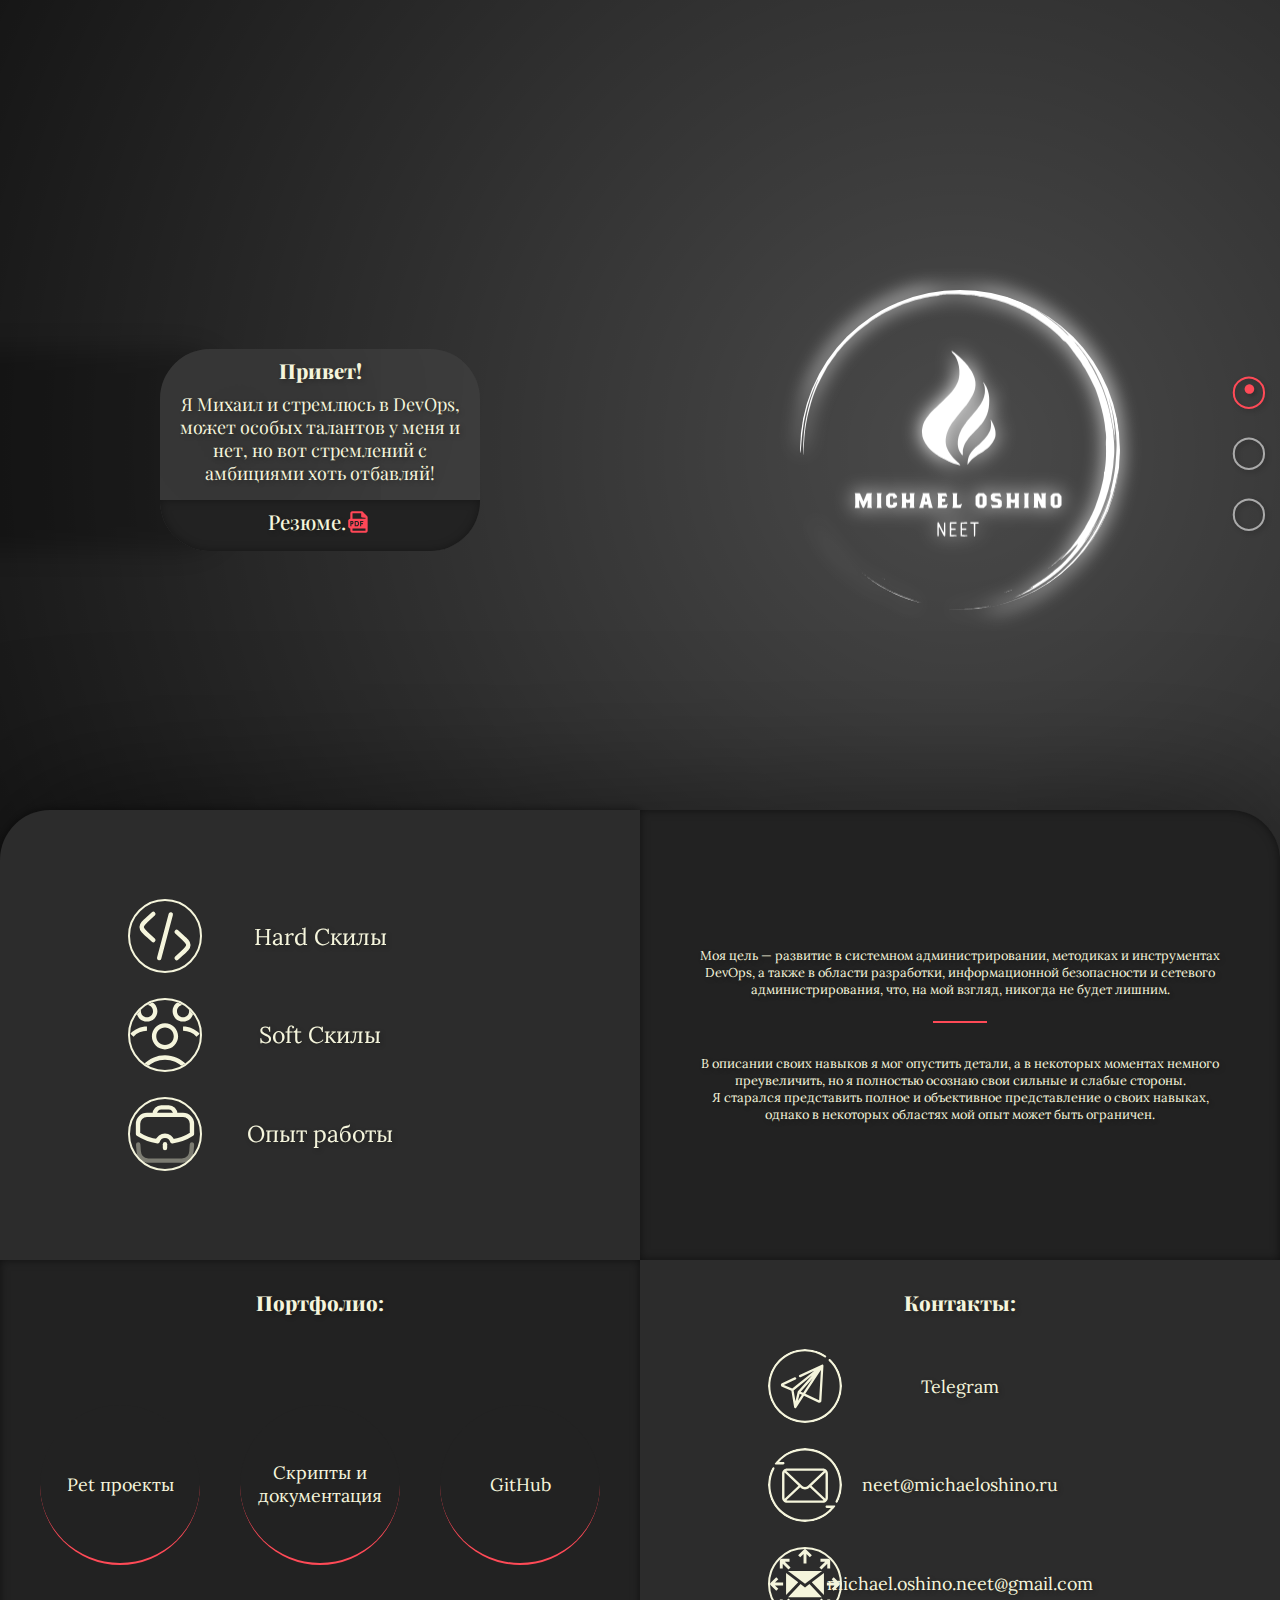
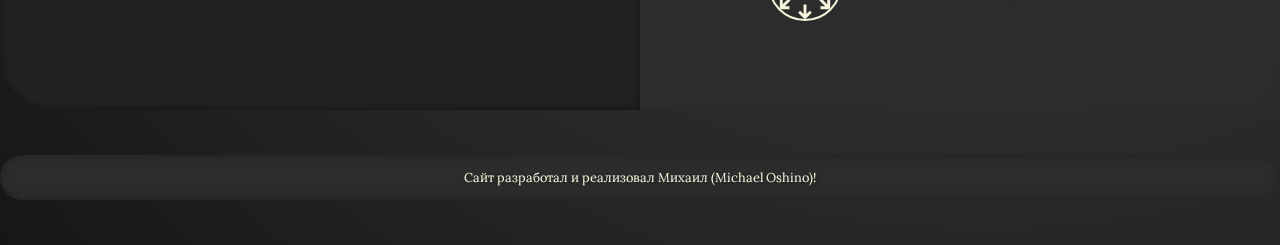
==== index.html @ d489416c "Initial commit" ====
<!-- Оставь надежду, всяк сюда входящий! -->
<!DOCTYPE html>
<html lang="ru">
<head>
    <meta charset="UTF-8">
    <meta name="viewport" content="width=device-width, initial-scale=1, maximum-scale=1, user-scalable=no">

    <title>Майкл Ошино Портфолио</title>
    <meta name="description" content="Cайт об амбициозном и начинающем специалисте в DevOps. Данный сайт был создан как моё резюме и портфолио, информация актуальна на 99%...">
    <meta name="keywords" content="Linux, DevOps, michaeloshino, michael oshino, oshino, DevOps портфолио, резюме, системный администратор, технологии, IT специалист">
    <meta name="author" content="Michael Oshino">

    <meta property="og:title" content="Майкл Ошино Портфолио">
    <meta property="og:description" content="Сайт об амбициозном и начинающем специалисте в DevOps.">
    <meta property="og:image" content="assets/images/logo_white.svg">
    <meta property="og:url" content="https://michaeloshino.ru">
    <meta property="og:type" content="website">

    <meta name="google-site-verification" content="JPQcC-rNvq7uH-u7NpxWFqAc6RtodpXi84KjxZ0OoV4" />
    
    <link href="assets/images/logo_white.svg" rel="icon">
    <link rel="stylesheet" href="assets/css/styles.css">
</head>
<body>
     <!-- Навигация -->
    <div class="nav-bar">
        <a href="#intro" class="nav-link">◯</a>
        <a href="#about" class="nav-link">◯</a>
        <a href="#portfolio_contact" class="nav-link">◯</a>
    </div>
    <!-- Приветсвие -->
    <section id="intro">
        <div class="container_left">
                <div class="hello">
                <h1>Привет!</h1>
                <h2>Я Михаил и стремлюсь в DevOps, может особых талантов у меня и нет, но вот стремлений c амбициями хоть отбавляй!</h2>
                <h3><a href="assets/download/Резюме.pdf" target="_blank">Резюме.<img src="assets/images/pdf_icon_red.svg" alt='Скачать портфолио'></a></h3>
            </div>
        </div>
        <div class="container_right">
            <div class="eye">
               <div class="background"></div>
            </div>
        </div>
    </section>

    <!-- Обо мне и моих навыках -->
    <section id="about"> 
        <div class="container_left">
            <div class="accordion-title" onclick="toggleContent('content1')"><img src="assets/images/hard.svg" alt='Скачать портфолио'><span>Hard Скилы</span></div>
            <div class="accordion-title" onclick="toggleContent('content2')"><img src="assets/images/soft.svg" alt='Скачать портфолио'><span>Soft Скилы</span></div>
            <div class="accordion-title" onclick="toggleContent('content3')"><img src="assets/images/jobs.svg" alt='Скачать портфолио'><span>Опыт работы</span></div>
        </div>
        <div class="container_right">
            <p>Моя цель — развитие в системном администрировании, методиках и инструментах DevOps, а также в области разработки, информационной безопасности и сетевого администрирования, что, на мой взгляд, никогда не будет лишним.
                <div style="border-bottom: 2px solid #ff4a57; width: 10%; height: 10px; margin: 15px 0;"></div>
                </br>В описании своих навыков я мог опустить детали, а в некоторых моментах немного преувеличить, но я полностью осознаю свои сильные и слабые стороны. 
                </br>Я старался представить полное и объективное представление о своих навыках, однако в некоторых областях мой опыт может быть ограничен.
            </p> 
            <div id="content1" class="accordion-content">
            <p>
            <b>Linux:</b> Общий опыт работы с Linux на уровне настройки и администрирования серверов: <br>
            &nbsp;&nbsp;• Мониторинг состояния системы: htop, top, atop, ps, df, du, free; <br>
            &nbsp;&nbsp;• Настройка автозапуска и управление сервисами с помощью systemctl; <br>
            &nbsp;&nbsp;• Анализ системных и логов приложений в /var/log и journalctl; <br>
            &nbsp;&nbsp;• Создание задач в cron; <br>
            &nbsp;&nbsp;• Установка ПО (например, nginx) из репозиториев и создание конфигураций для работы веб-сайтов; <br>
            &nbsp;&nbsp;• Работа с правами: chown, chmod. <br>

            <br><b>Docker и контейнеризация:</b> Опыт работы с Docker, Docker Compose и Dockerfile для развертывания приложений: <br>
            &nbsp;&nbsp;• Cоздание и управление контейнерами; <br>
            &nbsp;&nbsp;• Работа с Docker Compose; <br>
            &nbsp;&nbsp;• Создание контейнеров через Dockerfile. <br>

            <br><b>DNS и сетевые технологии:</b> Понимание работы DNS, настройки записей, принципов работы сети: <br>
            &nbsp;&nbsp;• Настройка DNS-записей (A, AAAA, SPF, DKIM, TXT, NS и других);<br>
            &nbsp;&nbsp;• Проверка работы доменов;<br>
            &nbsp;&nbsp;• Понимание TCP/IP и модели OSI.<br>

            <br><b>Сетевые инструменты:</b> Опыт диагностики сетевых проблем и анализа сетевого трафика: <br>
            &nbsp;&nbsp;• dig, whois, mtr, ping, ss, ip, tcpdump, curl, wget: использование для диагностики сетевых проблем и отслеживания активности.<br>

            <br><b>SSL-сертификаты:</b> Выпуск и настройка SSL-сертификатов для защиты веб-сайтов: <br>
            &nbsp;&nbsp;• Выпуск SSL-сертификатов через certbot;<br>
            &nbsp;&nbsp;• Настройка HTTPS на веб-серверах (nginx, apache).<br>

            <br><b>Скрипты и автоматизация:</b> Опыт написания скриптов для облегчения жизни: <br>
            &nbsp;&nbsp;• Написание скриптов на bash.
        </p>
            </div>
            <div id="content2" class="accordion-content">
            <p>
                <b>Критическое и аналитическое мышление:</b> умею анализировать и объективно оценивать информацию/ситуацию, выявляю те или иные стороны решений и нахожу альтернативы, при необходимости. <br>
                <br><b>Быстрая обучаемость:</b> достаточно быстро усваиваю новую информацию и адаптируюсь к изменениям. <br>
                <br><b>Общительность:</b> дружелюбный, позитивный, общительный, разносторонний. <br>
                <br><b>Стрессоустойчивость:</b> эффективно работаю в условиях высокой нагрузки и коротких сроков. <br>
            </p>
            </div>
            <div id="content3" class="accordion-content">
            <p>
                <b><a href="https://timeweb.cloud/" target="_blank">Timeweb Cloud</a>:</b> Оператор информационной поддержки: </br>
                &nbsp;&nbsp;• Работа с клиентскими VDS/VPS, проверка работоспособности сервера и выявление проблем; <br>
                &nbsp;&nbsp;• Выпуск и установка SSL сертификатов для веб-серверов nginx, apache и в редких случаях на windows server через IIS и openserver; <br>
                &nbsp;&nbsp;• Установка ПО по запросу, в основном: ispmanager, fastpanel, vestacp, hestiacp, imunify, wg-easy и работа с ними; <br>
                &nbsp;&nbsp;• Проверка работоспособности домена, проверка его DNS и т.д.; <br>
                &nbsp;&nbsp;• Настройка почты через панели веб-сервера (ispmanager, fastpanel и т.д.), указание почтовых DNS и проверка работы почты;<br>
                &nbsp;&nbsp;• Установка и настройка nginx в качестве реверс прокси, к примеру для docker контейнера или node приложения; <br>
                &nbsp;&nbsp;• Так же консультация по услугам компании (VDS/VPS, DBaaS, FWaaS, K8s, VPN, т.д.) и работы с ними. <br>

                <br><b><a href="https://www.at-home.ru/" target="_blank">Эт-Хоум</a> и <a href="https://skynet.ru/" target="_blank">Скайнет</a>:</b> первая линия поддержки:<br>
                &nbsp;&nbsp;• Консультация клиентов по договору, услугам компании и подключенным услугам клиента; <br>
                &nbsp;&nbsp;• Проверка работоспособности сети и эскалация на техническую поддержку.
            </p>
            </div>
        </div>
    </section>

    <!-- Портфолио и контакты -->
    <section id="portfolio_contact">
        <div class="container_left">
                <h1>Портфолио:</h1>
                <button onclick="showModal('modal1')">Pet проекты</button>
                <div id="modal1" class="modal">
                    <div class="modal-content">
                        <span class="close" onclick="hideModal('modal1')">&times;</span>
                        <div class="text">
                            <div id="this-site" class="header">Данный сайт</div>
                            <p>
                                
                            </p>

                            <div id="personal-services" class="header">Личные сервисы</div>
                            <p>

                            </p>

                            <div id="side-project" class="header">Side проект</div>
                            <p>

                            </p>
                        </div>
                        <div class="modal-menu">
                            <a href="#this-site">Данный сайт</a> </br>
                            <a href="#personal-services">Личные сервисы</a> </br>
                            <a href="#side-project">Side проект</a> </br>
                        </div>
                    </div>
                </div>
                <!-- Добавить больше проектов по необходимости -->
                                <button onclick="showModal('modal2')">Скрипты и документация</button>
                <div id="modal2" class="modal">
                    <div class="modal-content">
                        <span class="close" onclick="hideModal('modal2')">&times;</span>
                        <div class="text">
                            <div id="scrips" class="header">Скрипты</div>
                            <p>
                            </p>

                            <div id="doc" class="header">Документация</div>
                            <p>

                            </p>
                        </div>
                        <div class="modal-menu">
                            <a href="#scrips">Скрипты</a> </br>
                            <a href="#doc">Документация</a> </br>
                        </div>
                    </div>
                </div>
                <button><a href="https://github.com/MichaelOshino" target="_blank">GitHub</a></button>
        </div>
        <div class="container_right">
            <h1>Контакты:</h1>
            <div class="contact-title"><a href="https://t.me/MichaelOshino" target="_blank"><img src="assets/images/telegram.svg" alt='Скачать портфолио'><span>Telegram</span></a></div>
            <div class="contact-title"><a href="mailto:neet@michaeloshino.ru" draggable="false" target="_blank"><img src="assets/images/mail.svg" alt='Скачать портфолио'><span>neet@michaeloshino.ru</span></a></div>
            <div class="contact-title"><a href="mailto:michael.oshino.neet@gmail.com" draggable="false" target="_blank"><img src="assets/images/mail1.svg" alt='Скачать портфолио'><span>michael.oshino.neet@gmail.com</span></a></div>
            
            
        </div>
    </section>

    <!-- Футер -->
    <footer>
        <p>Сайт разработал и реализовал <a href="https://github.com/MichaelOshino" target="_blank">Михаил (Michael Oshino)</a>!</p>
    </footer>

<script src="assets/js/logo_move.js"></script>
<script src="assets/js/modal.js"></script>
<script src="assets/js/spoiler.js"></script>
<script src="assets/js/menu.js"></script>
<script src="assets/js/blur.js"></script>
 <!-- <script src="assets/js/scroll.js"></script> -->


</body>
</html>
---- assets/css/styles.css ----
/* шрифты */
@import url('https://fonts.googleapis.com/css2?family=Playfair+Display:ital,wght@0,400..900;1,400..900&family=Lora:ital,wght@0,400..700;1,400..700&family=Merriweather:ital,wght@0,300;0,400;0,700;0,900;1,300;1,400;1,700;1,900&display=swap');

/* Общие стили */
* {
    margin: 0;
    padding: 0;
    box-sizing: border-box;
    scrollbar-width: thin; 
    scrollbar-color: #444 #222; 
}

/* Скролл для Webkit */
*::-webkit-scrollbar {
    width: 8px;
    height: 8px;
}

*::-webkit-scrollbar-thumb {
    background-color: #444;
    border-radius: 10px;
}

*::-webkit-scrollbar-track {
    background-color: #222;
    border-radius: 10px;
}

::selection {
    background-color: #ff4757;
    color: #fff;
}

::-moz-selection {
    background-color: #ff4757;
    color: #fff;
}

html {
    scroll-behavior: smooth;
}

.no-scroll {
    overflow: hidden;
}

body {
    font-family: 'Lora', serif;
    color: #f5f5dc;
    overflow-x: hidden;
    text-shadow: 2px 2px 5px rgba(0, 0, 0, 0.25);
    background: radial-gradient(circle at 77% 50%, rgba(0, 0, 0, 0) 0%, rgba(0, 0, 0, 0.7) 100%), rgb(74, 74, 74);
}

/* Заголовки */
h1 {
    font-family: 'Playfair Display', serif;
    font-weight: 800;
    font-size: 1.6vw;
} 

h2, h3, h4 {
    font-family: 'Playfair Display', serif;
    font-weight: 400;
}

/* Общие блоки */
section {
    text-align: center;
}

a {
    color: #f5f5dc;
    text-decoration: none;
    transition: color 0.3s;
}

a:hover {
    color:  #ff4a57;
}

/* навигация */
.nav-bar {
    position: fixed;
    top: 50%;
    right: 1vw;
    transform: translateY(-50%);
    display: flex;
    flex-direction: column;
    z-index: 10;
}

.nav-link {
    margin: 10px 0;
    color: #aaa;
    font-size: 2rem;
    text-decoration: none;
    transition: color 0.3s;
}

.nav-link:hover,
.nav-link.active {
    color: #ff4a57;
}

.nav-link::before {
    content: '•';
    position: relative;
    top: 50%;
    left: 50%;
    opacity: 0;
}

.nav-link.active::before {
    opacity: 1;
}

/* Секции */
#intro {
    height: 100vh;
    width: 100vw;
    background: radial-gradient(circle at 75% 50%, rgba(0, 0, 0, 0) 0%, rgba(0, 0, 0, 0.7) 100%), rgb(74, 74, 74);
    position: sticky;
    top: 0;
}

.container_left {
    position: relative;
    float: left;
    width: 50%;
    height: 100%;
    display: flex;
    flex-direction: column;
    align-items: center;
    justify-content: center;
}

.container_right {
    position: relative;
    float: right;
    width: 50%;
    height: 100%;
    display: flex;
    justify-content: center;
    align-items: center;
}

/* Блок .hello */
.hello {
    width: 25vw;
    height: 25wh;
    background-color: #444444;
    border-radius: 50px;
    box-shadow: inset 250px 0 250px rgba(0, 0, 0, 0.25),
                -250px 0 25px rgba(0, 0, 0, 0.25);
    display: flex;
    flex-direction: column;
    align-items: center;
    justify-content: center;
}

.hello h1 {
    padding: 2.5%;
    border-radius: 50px 50px 0 0;
    width: 100%;
    color: #f5f5dc;
}

.hello h2 {
    padding: 0 5% 5%;
    width: 100%;
    color: #f5f5dc;
    font-weight: 400;
    font-size: 1.4vw;
}

.hello h3 {
    box-shadow: inset 0 0 10px rgba(0, 0, 0, 0.35);
    background-color: #222222;
    padding: 2.5% 0 5%;
    border-radius: 0 0 50px 50px;
    width: 100%;
    color: rgb(74, 74, 74);
    font-size: 1.6vw;
    display: inline;
    font-weight: 500;
}

.hello h3 img {
    vertical-align: bottom;
    width: 2.05vw;
}

/* Глазок */
.eye {
    position: relative;
    width: 50%;
    aspect-ratio: 1 / 1;
    border-radius: 50%;
    margin: 25%;
}

.background {
    position: absolute;
    pointer-events: auto;
    border-radius: 50%;
    width: 100%;
    aspect-ratio: 1 / 1;
    background-image: url('../images/logo_white.svg');
    background-size: cover;
    background-position: center;
    transition: transform 0.075s ease;
    top: 50%;
    left: 50%;
    transform: translate(-50%, -50%);
    animation: float 3s ease-in-out infinite;
}

.background::before {
    content: '';
    position: absolute;
    top: 0;
    left: 0;
    right: 0;
    bottom: 0;
    background: inherit;
    filter: blur(10px);
    z-index: -1;
    pointer-events: none;
}

@keyframes float {
    0%, 100% {
        transform: translate(-50%, -50%);
    }
    50% {
        transform: translate(-50%, -60%);
    }
}

.eye::before {
    content: "";
    position: absolute;
    top: 0;
    left: 0;
    right: 0;
    bottom: 0;
    border-radius: 50%;
    pointer-events: none;
    z-index: 3;
}

/* Секция #about */
#about {
    height: 50vh;
    position: relative;
    top: -10vh;
    box-shadow: 0 0 150px rgba(0, 0, 0, 0.55);
    border-radius: 50px 50px 0 0;
}

#about .container_left {
    background-color: #2c2c2c;
    border-radius: 50px 0 0 0;
    box-shadow: 0 0 10px rgba(0, 0, 0, 0.5);
    padding: 6% 0;
    display: flex;
    flex-direction: column;
    justify-content: space-around;
    align-items: center;
}

/* Объединённый блок для #about .container_right */
#about .container_right {
    background-color: #222222;
    border-radius: 0 50px 0 0;
    display: flex;
    flex-direction: column;
    align-items: center;
    justify-content: center;
    box-shadow: inset 0 0 10px rgba(0, 0, 0, 0.5);
    padding: 50px;
    font-size: 1vw;
    font-weight: 400;
    position: relative;
}

.accordion-title {
    /* background-color: #444; */
    height: 25%;
    width: 30vw;
    font-size: 1.8vw;
    font-weight: 400;
    font-family: 'Lora', serif;
    cursor: pointer;
    border-radius: 50px;
    /* transition: background-color 0.5s;
    animation: shake 2s ease-in-out infinite; */
    /* box-shadow: 0 0 10px rgba(0, 0, 0, 0.25); */
    display: flex;
    justify-content: center;
    align-items: center;
    position: relative;
    z-index: 0;
}


.accordion-title::before {
    content: "";
    position: absolute;
    top: 0;
    right: 0;
    bottom: 0;
    left: 0;
    background-color: #ff4a57;
    z-index: -1;
    -webkit-mask-image: linear-gradient(to right, black 0%, black 100%);
    mask-image: linear-gradient(to right, black 0%, black 100%);
    -webkit-mask-size: 0% 100%;
    mask-size: 0% 100%;
    -webkit-mask-repeat: no-repeat;
    mask-repeat: no-repeat;
    border-radius: 50px;
    transition: -webkit-mask-size 0.25s linear, mask-size 0.25s linear;
    z-index: -1;
    animation: mask-idle 3s ease-in-out infinite alternate;

}

.accordion-title:hover::before {
    -webkit-mask-size: 100% 100%;
    mask-size: 100% 100%;
    border-radius: 50px;
    animation: mask-hover 0.25s linear forwards;
}


.accordion-title span {
    flex-grow: 1; /* Заполняет оставшееся пространство */
    text-align: center; /* Выравнивает текст по центру */
    align-items: center; /* Центрируем текст по вертикали */
    display: flex;
    justify-content: center;
    height: 100%;
    width: 100%;
    border-radius: 50px;
    
}

.accordion-title img {
    position: absolute;
    height: 100%;
    padding: 0;
    margin: 0;
    left: 0;
    display: block;
    border-radius: 50px;
    z-index: 10;
    border: 2px solid #f5f5dc;
}

@keyframes mask-idle {
    0% {
        -webkit-mask-size: 0% 100%;
        mask-size: 0% 100%;
    }
    50% {
        -webkit-mask-size: 5% 100%;
        mask-size: 5% 100%;
    }
    100% {
        -webkit-mask-size: 0% 100%;
        mask-size: 0% 100%;
    }
}

@keyframes mask-hover {
    0% {
        -webkit-mask-size: 0% 100%;
        mask-size: 0% 100%;
    }
    100% {
        -webkit-mask-size: 100% 100%;
        mask-size: 100% 100%;
    }
}
/* @keyframes shake {
    0% {
        transform: rotate(1.5deg);
    }
    50% {
        transform: rotate(-1.5deg);
    }
    100% {
        transform: rotate(1.5deg);
    }
} */

/* .accordion-title:hover {
    animation-play-state: paused;
    outline: 2px solid #ff4a57;
    box-shadow: 0 0 10px rgba(255, 74, 87, 0.25);
} */

.accordion-title.active {
    background-color: #ff4a57;
    animation-play-state: paused;
    box-shadow: 0 0 10px rgba(255, 74, 87, 0.25);
}

.accordion-content {
    display: none;
    font-size: 1vw;
    font-weight: 400;
    padding: 25px 50px 50px 25px;
    background-color: #222;
    height: 100%;
    width: 100%;
    border-radius: 0 50px 0 0;
    overflow-y: auto;
    text-align: left;
    position: absolute;
    direction: rtl;
    unicode-bidi: bidi-override;
}

.accordion-content p {
    direction: ltr !important;
}

/* Секция #portfolio_contact */
#portfolio_contact {
    height: 50vh;
    position: relative;
    top: -10vh;
}

#portfolio_contact .container_left {
    background-color: #222222;
    border-radius: 0 0 0 50px;
    box-shadow: inset 0 0 10px rgba(0, 0, 0, 0.5);
    z-index: 5;
    display: flex;
    flex-direction: row;
    justify-content: space-evenly;
    align-items: center;
    padding: 6.5% 0;
}

#portfolio_contact .container_left h1 {
    font-size: 1.6vw;
    position: absolute;
    top: 0;
    margin-top: 4.5%;
}

button {
    border: none;
    font-size: 1.4vw;
    font-weight: 400;
    font-family: 'Lora', serif;
    background-color: #222;
    height: 12.5vw;
    width: 12.5vw;
    border-radius: 100%;
    transition: background-color 0.5s;
    color: #f5f5dc;
    cursor: pointer;
    border-bottom: 2px solid #ff4a57;
    position: relative;
    z-index: 0;
}

button::before {
    content: "";
    position: absolute;
    top: 0;
    right: 0;
    bottom: 0;
    left: 0;
    background-color: #ff4a57;
    z-index: -1;
    -webkit-mask-image: linear-gradient(to top, black 0%, black 100%);
    mask-image: linear-gradient(to top, black 0%, black 100%);
    -webkit-mask-size: 100% 0%;
    mask-size: 100% 0%;
    -webkit-mask-repeat: no-repeat;
    mask-repeat: no-repeat;
    -webkit-mask-position: bottom;
    mask-position: bottom;
    border-radius: 100%;
    transition: -webkit-mask-size 0.25s linear, mask-size 0.25s linear;
    animation: mask-idle2 3s ease-in-out infinite alternate;
}

button:hover::before {
    -webkit-mask-size: 100% 100%;
    mask-size: 100% 100%;
    border-radius: 100%;
    animation: mask-hover2 0.25s linear forwards;
}

@keyframes mask-idle2 {
    0% {
        -webkit-mask-size: 0% 100%;
        mask-size: 100% 0%;
    }
    50% {
        -webkit-mask-size: 5% 100%;
        mask-size: 100% 5%;
    }
    100% {
        -webkit-mask-size: 0% 100%;
        mask-size: 100% 0%;
    }
}

@keyframes mask-hover2 {
    0% {
        -webkit-mask-size: 0% 100%;
        mask-size: 100% 0%;
    }
    100% {
        -webkit-mask-size: 100% 100%;
        mask-size: 100% 100%;
    }
}


button a {
    display: flex;
    justify-content: center;
    align-items: center;
    width: 100%;
    height: 100%;
    border-radius: 100%;
}

button a:hover {
    color: #f5f5dc;
}

/* Модальные окна */
.modal {
    display: none;
    position: fixed;
    z-index: 1;
    left: 0;
    top: 0;
    width: 100%;
    height: 100%;
    background-color: rgba(0, 0, 0, 0.8);
    animation: fadeIn 0.3s ease-out;
    backdrop-filter: blur(10px);
}

@keyframes fadeIn {
    0% { opacity: 0; }
    100% { opacity: 1; }
}

.modal-content {
    background-color: #353535;
    margin: 0 auto;
    padding-left: 5%;
    width: 80vw;
    height: 100vh;
    transform: translateY(100vh);
    animation: slideUp 0.3s ease-out forwards;
    padding-bottom: 20%;
    font-size: 1.1vw;
    border-radius: 25px 25px 0 0;
    position: relative;
}

@keyframes slideUp {
    0% { transform: translateY(100vh); }
    100% { transform: translateY(0); }
}

.modal-content .text .header {
    width: 100%;
    text-align: center;
    padding: 5% 0 1.5% 0;
    font-size: 1.4vw;
}

.modal-content .text {
    width: 78.5%;
    position: absolute;
    height: 100%;
    overflow: auto;
    padding-right: 1%;
    scroll-behavior: smooth;
    padding-bottom: 33%;
}

.modal-content .text p {
    text-align: left;
}

.modal-menu {
    width: 15.25%;
    position: absolute;
    right: 0;
    overflow-wrap: break-word;
    padding: 1.5% 0.75%;
    height: 100%;
    text-align: center;
    background-color: #2c2c2c;
    border-radius: 0 25px 0 0;
    box-shadow: inset 0 0 10px rgba(0, 0, 0, 0.5);
}

.modal-menu a {
    display: block;
    font-size: 1vw;
    font-weight: 400;
    font-family: 'Lora', serif;
    margin-bottom: -7.5%;
    opacity: 0.85;
}

.close {
    color: #ff4a57;
    font-size: 2.2em;
    float: right;
    cursor: pointer;
    position: absolute;
    top: 0;
    right: -2.5%;
    z-index: 15; 
    opacity: 0.5;
}


/* Секция контактов внутри #portfolio_contact */
#portfolio_contact .container_right {
    background-color: #2c2c2c;
    border-radius: 0 0 50px 0;
    display: flex;
    flex-direction: column;
    justify-content: space-around;
    align-items: center;
    padding: 6% 0;
    /* box-shadow: inset 0 0 10px rgba(0, 0, 0, 0.5); */

}

#portfolio_contact .container_right h1 {
    font-size: 1.6vw;
    position: absolute;
    top: 0;
    margin-top: 4.5%;
}

#portfolio_contact .container_right .contact-title {
    font-size: 1.8vw;
    font-weight: 400;
    font-family: 'Lora', serif;
    height: 25%;
    width: 30vw;
    border-radius: 50px;
    position: relative;
    outline: 2px solid transparent;
    z-index: 1;
}

#portfolio_contact .container_right .contact-title::before {
    content: "";
    position: absolute;
    top: 0;
    right: 0;
    bottom: 0;
    left: 0;
    background-color: #ff4a57;
    z-index: -1;
    -webkit-mask-image: linear-gradient(to right, black 0%, black 100%);
    mask-image: linear-gradient(to right, black 0%, black 100%);
    -webkit-mask-size: 0% 100%;
    mask-size: 0% 100%;
    -webkit-mask-repeat: no-repeat;
    mask-repeat: no-repeat;
    border-radius: 50px;
    transition: -webkit-mask-size 0.25s linear, mask-size 0.25s linear;
    animation: mask-idle 3s ease-in-out infinite alternate;
}

#portfolio_contact .container_right .contact-title:hover::before {
    -webkit-mask-size: 100% 100%;
    mask-size: 100% 100%;
    border-radius: 50px;
    animation: mask-hover 0.25s linear forwards;
}

#portfolio_contact .container_right .contact-title a {
    width: 100%;
    height: 100%;
    border-radius: 50px;
    display: flex;
    align-items: center;
    font-size: 1.4vw;
    color: #f5f5dc;

}

#portfolio_contact .container_right .contact-title a img {
    position: absolute;
    height: 100%;
    padding: 0;
    margin: 0;
    display: block;
    border-radius: 50px;
    z-index: 10;
}

#portfolio_contact .container_right .contact-title:last-child a img {
    border: 2px solid #f5f5dc;
}

#portfolio_contact .container_right .contact-title a span {
    flex-grow: 1; /* Заполняет оставшееся пространство */
    text-align: center; /* Выравнивает текст по центру */
    align-items: center; /* Центрируем текст по вертикали */
    display: flex;
    justify-content: center;
    height: 100%;
    width: 100%;
    border-radius: 50px;
}
/* Футер */
footer {
    background-color: #2c2c2c;
    font-size: 1vw;
    text-align: center;
    border-radius: 50px;
    height: 5vh;
    position: relative;
    width: 100vw;
    box-shadow: inset 0 0 10px rgba(0, 0, 0, 0.25);
    display: flex;
    flex-direction: row;
    justify-content: space-evenly;
    align-items: center;
    top: -5vh;
}



/* Маленькие мобильные устройства (до 576px) */
@media (max-width: 576px) {

}

/* Средние мобильные устройства (от 576px до 768px) */
@media (min-width: 576px) and (max-width: 768px) {
    
}

/* Планшеты (от 768px до 992px) */
@media (max-width: 992px) and (orientation: portrait){
    #intro{
        display: flex;
        background: radial-gradient(circle at 50% 32.5%, rgba(0, 0, 0, 0) 0%, rgba(0, 0, 0, 0.7) 100%), rgb(74, 74, 74);
        flex-direction: column-reverse;
        align-items: center; /* Центрирование блоков по горизонтали */
        justify-content: center; /* Центрирование блоков по вертикали */
        height: 100dvh;
    }

    .nav-bar a:nth-child(2) {
        display: none;
    }

    .nav-link {
        margin: 10px 0;
        font-size: 6vw;
    }

    .nav-link:hover {
        color: none;
    }

    h1 {
        font-size: 5vw
    }

    #intro .container_left {
        float: none;
        width: 100vw;
        height: 50vh;
    }
    #intro .container_right {
        float: none;
        width: 100vw;
    }

    .hello{
        width: 80%;
        margin-top: -50%;
        box-shadow: inset 0 -100px  25px rgba(0, 0, 0, 0.25), 
                    0 65px  25px rgba(0, 0, 0, 0.25);
    }

    .hello h2{
        font-size: 4vw
    }

    .hello h3{
        font-size: 5vw
    }

    .hello h3 img{
        width: 8vw;
    }

    #about {
        top:-5vh;
    }

    #about .container_left {
        padding: 0;
        padding-top: 10%;
        width: 100vw;
        height: 15vh;
        flex-direction: row;
        border-radius: 50px 50px 0 0;
        box-shadow: none;
        box-shadow: 0 2px 10px  rgba(0, 0, 0, 0.5);
        z-index: 5;
        background-color: #2c2c2c;
    }

    .accordion-title {
        font-size: 3.5vw;
        animation: none;
        padding: 0;
        height: 60%;
        border-bottom: 1px solid #ff4a57;
    }

    .accordion-title:hover {
        outline: none;
    }

    .accordion-title::before {
        all: unset
    }

    .accordion-title:hover::before {
        all: unset
    }

    .accordion-title img {
        display: none;
    }

    #about .container_right {
        width: 100vw;
        height: 40vh;
        border-radius: 0;
        z-index: 0;
        box-shadow: none;
        font-size: 3.5vw;
        font-weight: 400;
        padding: 0 15px 15px 15px;
    }

    #about .container_right p{
        padding-bottom: 5px;
    }

    .accordion-content {
        width: 100vw;
        height: 100%;
        font-size: 3.5vw;
        border-radius: 0;
        border: none;
        box-shadow: none;
        background-color: #222222;
        direction:ltr;
        unicode-bidi:normal;
    }

    #portfolio_contact .container_left {
        padding: 0;
        top: 5vh;
        width: 100vw;
        padding-top: 12.5%;
        width: 100vw;
        height: 15vh;
        border-radius: 0;
        box-shadow: none;
        box-shadow: 0 2px 10px  rgba(0, 0, 0, 0.5);
        background-color: #2c2c2c;
        z-index: 5;
    }

    #portfolio_contact .container_left h1 {
        font-size: 5vw;
    }

    button {
        height: 67.5%;
        width: 30%;
        border-radius: 50px;
        font-size: 3.5vw;
        transition: background-color 0.025s;
        border-bottom: 1px solid #ff4a57;
        background-color: #2c2c2c;


    }
    button::before {
        all: unset
    }

    button:hover::before {
        all: unset
    }

    #portfolio_contact .container_right {
        top: 5vh;
        padding: 0;
        padding-top: 12.5%;
        padding-bottom: 2.5%;
        width: 100vw;
        height: 25vh;
        width: 100vw;
        height: 25vh;
        border-radius: 0 0 50px 50px;
        box-shadow: none;
        box-shadow: 0 0 10px  rgba(0, 0, 0, 0.5);
        background-color: #222222;
        justify-content: space-evenly;
        
    }

    #portfolio_contact .container_right h1{
        font-size: 5vw;
    }

    #portfolio_contact .container_right .contact-title {
        height: 25%;
        width: 80%;
    }

    #portfolio_contact .container_right .contact-title::before {
        all: unset
    }
    
    #portfolio_contact .container_right .contact-title:hover::before {
        -webkit-mask-size: 100% 100%;
        mask-size: 100% 100%;
        border-radius: 50px;
    }

    #portfolio_contact .container_right .contact-title a{
        font-size: 3.5vw;
    }

    .modal-content {
        width: 100vw;
        height: 100dvh;
        font-size: 3.5vw;
        padding:0;

    }

    .modal-content .text .header {
        width: 100%;
        text-align: center;
        padding: 5% 0 1.5% 0;
        font-size: 5vw;
    }

    .modal-content .text {
        width: 100vw;
        height: 100vh;
        overflow: auto;
        scroll-behavior: smooth;
        padding-bottom: 50%;
        padding: 0 5% 50% 5%;
    }

    .modal-menu {
        position: absolute;
        width: 100vw;
        height: 10vh;
        bottom: 0;
        display: flex;
        flex-direction: row;
        justify-content: space-around;
        border-radius: 25px 25px 0 0;
        padding-right: 15%;
    }

    .modal-menu a {
        display: flex;
        justify-content: center;
        align-items: center;
        width: 100%;
        height: 100%;
        font-size: 3.5vw;
        font-weight: c00;
        font-family: 'Lora', serif;
        margin-bottom: 0;
        opacity: 1;
        border-right: 1px solid rgba(255, 74, 87, 0.5);
    }
    .modal-menu a:hover {
        color: #f5f5dc;
    }

    .close {
        all: unset;
        bottom: 0;
        right: 2.5%;
        z-index: 10;
        color: #ff4a57;
        font-size: 5em;
        float: right;
        cursor: pointer;
        position: absolute;
        opacity: 0.5;
    }

    footer {
        font-size: 3.5vw;
        height: 5vh;
        top:-5vh;
    }
    
}

/* Небольшие экраны (ноутбуки) (от 992px до 1200px) */
@media (min-width: 992px) and (max-width: 1200px) {
    #about .container_left {
    padding-top: 7%;
    }
}
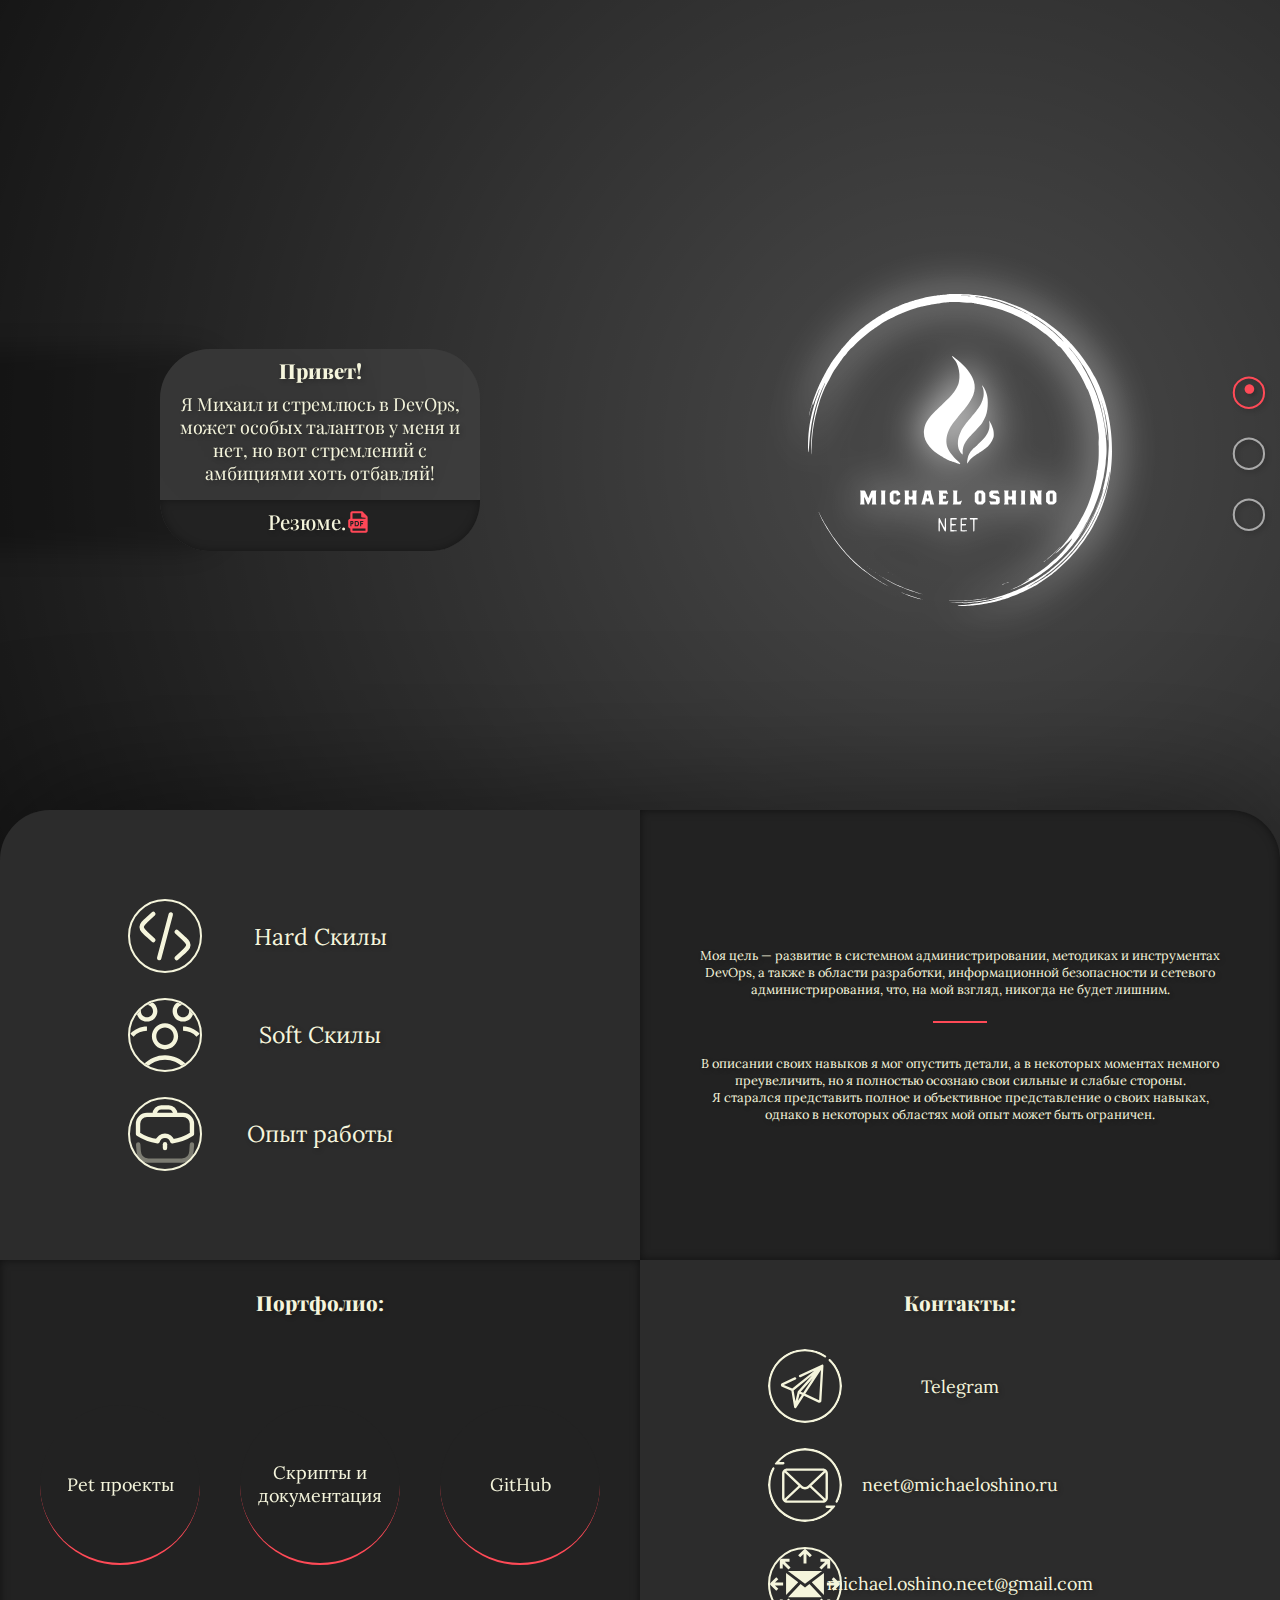
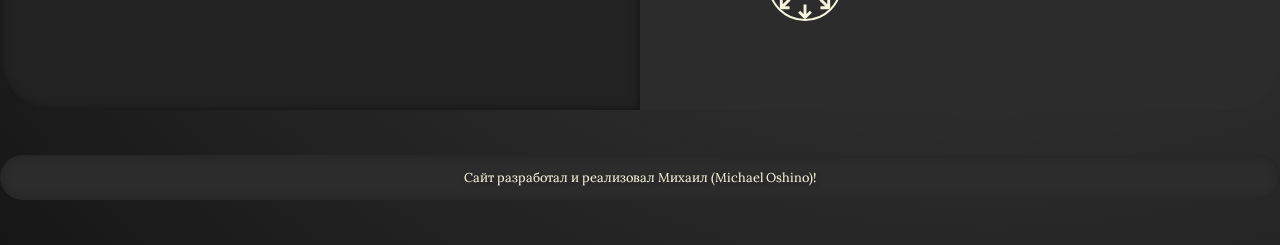
==== commit d8144048: "Animation reimagined" ====
--- a/index.html
+++ b/index.html
@@ -119,7 +119,7 @@
     <section id="portfolio_contact">
         <div class="container_left">
                 <h1>Портфолио:</h1>
-                <button onclick="showModal('modal1')">Pet проекты</button>
+                <button onclick="showModal('modal1')"><span>Pet проекты</span></button>
                 <div id="modal1" class="modal">
                     <div class="modal-content">
                         <span class="close" onclick="hideModal('modal1')">&times;</span>
@@ -147,7 +147,7 @@
                     </div>
                 </div>
                 <!-- Добавить больше проектов по необходимости -->
-                                <button onclick="showModal('modal2')">Скрипты и документация</button>
+                                <button onclick="showModal('modal2')"><span>Скрипты и документация</span></button>
                 <div id="modal2" class="modal">
                     <div class="modal-content">
                         <span class="close" onclick="hideModal('modal2')">&times;</span>
@@ -167,7 +167,7 @@
                         </div>
                     </div>
                 </div>
-                <button><a href="https://github.com/MichaelOshino" target="_blank">GitHub</a></button>
+                <button><a href="https://github.com/MichaelOshino" target="_blank"><span>GitHub</span></a></button>
         </div>
         <div class="container_right">
             <h1>Контакты:</h1>
@@ -184,7 +184,7 @@
         <p>Сайт разработал и реализовал <a href="https://github.com/MichaelOshino" target="_blank">Михаил (Michael Oshino)</a>!</p>
     </footer>
 
-<script src="assets/js/logo_move.js"></script>
+ <script src="assets/js/logo_move.js"></script>
 <script src="assets/js/modal.js"></script>
 <script src="assets/js/spoiler.js"></script>
 <script src="assets/js/menu.js"></script>
--- a/assets/css/styles.css
+++ b/assets/css/styles.css
@@ -198,47 +198,25 @@
     aspect-ratio: 1 / 1;
     border-radius: 50%;
     margin: 25%;
-}
-
-.background {
-    position: absolute;
-    pointer-events: auto;
-    border-radius: 50%;
-    width: 100%;
-    aspect-ratio: 1 / 1;
-    background-image: url('../images/logo_white.svg');
-    background-size: cover;
-    background-position: center;
-    transition: transform 0.075s ease;
-    top: 50%;
-    left: 50%;
-    transform: translate(-50%, -50%);
+
     animation: float 3s ease-in-out infinite;
-}
-
-.background::before {
-    content: '';
-    position: absolute;
-    top: 0;
-    left: 0;
-    right: 0;
-    bottom: 0;
-    background: inherit;
-    filter: blur(10px);
-    z-index: -1;
-    pointer-events: none;
+    
 }
 
 @keyframes float {
     0%, 100% {
-        transform: translate(-50%, -50%);
+        transform: translate(0, 0);
     }
     50% {
-        transform: translate(-50%, -60%);
-    }
-}
-
-.eye::before {
+        transform: translate(0, -10%);
+    }
+}
+
+.eye:hover {
+animation-play-state: paused;
+}
+
+ /* .eye::before {
     content: "";
     position: absolute;
     top: 0;
@@ -248,6 +226,36 @@
     border-radius: 50%;
     pointer-events: none;
     z-index: 3;
+}  */
+
+.background {
+    position: absolute;
+    pointer-events: auto;
+    border-radius: 50%;
+    width: 100%;
+    aspect-ratio: 1 / 1;
+    background-image: url('../images/logo_white.svg');
+    background-size: 95%;
+    background-repeat: no-repeat;
+    background-position: center;
+    /* top: 50%;
+    left: 50%; 
+    transform: translate(-50%, -50%); */
+    /* animation: float 3s ease-in-out infinite;   */
+    
+}
+
+.background::before {
+    content: '';
+    position: absolute;
+    top: 0;
+    left: 0;
+    right: 0;
+    bottom: 0;
+    background: inherit;
+    filter: blur(20px);
+    z-index: -1;
+    pointer-events: none;
 }
 
 /* Секция #about */
@@ -262,7 +270,6 @@
 #about .container_left {
     background-color: #2c2c2c;
     border-radius: 50px 0 0 0;
-    box-shadow: 0 0 10px rgba(0, 0, 0, 0.5);
     padding: 6% 0;
     display: flex;
     flex-direction: column;
@@ -323,7 +330,7 @@
     border-radius: 50px;
     transition: -webkit-mask-size 0.25s linear, mask-size 0.25s linear;
     z-index: -1;
-    animation: mask-idle 3s ease-in-out infinite alternate;
+    /* animation: mask-idle 3s ease-in-out infinite alternate;  */
 
 }
 
@@ -331,7 +338,7 @@
     -webkit-mask-size: 100% 100%;
     mask-size: 100% 100%;
     border-radius: 50px;
-    animation: mask-hover 0.25s linear forwards;
+    /* animation: mask-hover 0.25s linear forwards; */
 }
 
 
@@ -359,6 +366,35 @@
     border: 2px solid #f5f5dc;
 }
 
+.accordion-title span::before {
+    content: "";
+    position: absolute;
+    top: 0;
+    right: 0;
+    bottom: 0;
+    left: 0;
+    background-color: #ff4a57;
+    z-index: -1;
+    -webkit-mask-image: linear-gradient(to right, black 0%, black 100%);
+    mask-image: linear-gradient(to right, black 0%, black 100%);
+    -webkit-mask-size: 0% 100%;
+    mask-size: 0% 100%;
+    -webkit-mask-repeat: no-repeat;
+    mask-repeat: no-repeat;
+    border-radius: 50px;
+    transition: -webkit-mask-size 0.25s linear, mask-size 0.25s linear;
+    z-index: -10;
+    animation: mask-idle 3s ease-in-out infinite alternate;  
+}
+
+.accordion-title span:hover::before {
+    animation: none;  
+}
+
+.accordion-title.active span::before {
+    animation: none;  
+}
+
 @keyframes mask-idle {
     0% {
         -webkit-mask-size: 0% 100%;
@@ -374,16 +410,6 @@
     }
 }
 
-@keyframes mask-hover {
-    0% {
-        -webkit-mask-size: 0% 100%;
-        mask-size: 0% 100%;
-    }
-    100% {
-        -webkit-mask-size: 100% 100%;
-        mask-size: 100% 100%;
-    }
-}
 /* @keyframes shake {
     0% {
         transform: rotate(1.5deg);
@@ -409,7 +435,9 @@
 }
 
 .accordion-content {
-    display: none;
+    opacity: 0;
+    visibility: hidden;
+    transition:opacity 0.1s ease-out;
     font-size: 1vw;
     font-weight: 400;
     padding: 25px 50px 50px 25px;
@@ -424,6 +452,11 @@
     unicode-bidi: bidi-override;
 }
 
+.accordion-content.active {
+    visibility:visible;
+    opacity: 1;
+}
+
 .accordion-content p {
     direction: ltr !important;
 }
@@ -463,7 +496,6 @@
     height: 12.5vw;
     width: 12.5vw;
     border-radius: 100%;
-    transition: background-color 0.5s;
     color: #f5f5dc;
     cursor: pointer;
     border-bottom: 2px solid #ff4a57;
@@ -490,14 +522,40 @@
     mask-position: bottom;
     border-radius: 100%;
     transition: -webkit-mask-size 0.25s linear, mask-size 0.25s linear;
-    animation: mask-idle2 3s ease-in-out infinite alternate;
+    /* animation: mask-idle2 3s ease-in-out infinite alternate; */
 }
 
 button:hover::before {
     -webkit-mask-size: 100% 100%;
     mask-size: 100% 100%;
     border-radius: 100%;
-    animation: mask-hover2 0.25s linear forwards;
+    /* animation: mask-hover2 0.25s linear forwards; */
+}
+
+button span::before{
+    content: "";
+    position: absolute;
+    top: 0;
+    right: 0;
+    bottom: 0;
+    left: 0;
+    background-color: #ff4a57;
+    z-index: -1;
+    -webkit-mask-image: linear-gradient(to top, black 0%, black 100%);
+    mask-image: linear-gradient(to top, black 0%, black 100%);
+    -webkit-mask-size: 100% 0%;
+    mask-size: 100% 0%;
+    -webkit-mask-repeat: no-repeat;
+    mask-repeat: no-repeat;
+    -webkit-mask-position: bottom;
+    mask-position: bottom;
+    border-radius: 100%;
+    transition: -webkit-mask-size 0.25s linear, mask-size 0.25s linear;
+    animation: mask-idle2 3s ease-in-out infinite alternate;  
+}
+
+button span:hover::before{
+    animation: none;  
 }
 
 @keyframes mask-idle2 {
@@ -513,27 +571,6 @@
         -webkit-mask-size: 0% 100%;
         mask-size: 100% 0%;
     }
-}
-
-@keyframes mask-hover2 {
-    0% {
-        -webkit-mask-size: 0% 100%;
-        mask-size: 100% 0%;
-    }
-    100% {
-        -webkit-mask-size: 100% 100%;
-        mask-size: 100% 100%;
-    }
-}
-
-
-button a {
-    display: flex;
-    justify-content: center;
-    align-items: center;
-    width: 100%;
-    height: 100%;
-    border-radius: 100%;
 }
 
 button a:hover {
@@ -683,14 +720,14 @@
     mask-repeat: no-repeat;
     border-radius: 50px;
     transition: -webkit-mask-size 0.25s linear, mask-size 0.25s linear;
-    animation: mask-idle 3s ease-in-out infinite alternate;
+    /* animation: mask-idle 3s ease-in-out infinite alternate; */
 }
 
 #portfolio_contact .container_right .contact-title:hover::before {
     -webkit-mask-size: 100% 100%;
     mask-size: 100% 100%;
     border-radius: 50px;
-    animation: mask-hover 0.25s linear forwards;
+    /* animation: mask-hover 0.25s linear forwards; */
 }
 
 #portfolio_contact .container_right .contact-title a {
@@ -701,7 +738,30 @@
     align-items: center;
     font-size: 1.4vw;
     color: #f5f5dc;
-
+}
+
+#portfolio_contact .container_right .contact-title a::before {
+    content: "";
+    position: absolute;
+    top: 0;
+    right: 0;
+    bottom: 0;
+    left: 0;
+    background-color: #ff4a57;
+    z-index: -1;
+    -webkit-mask-image: linear-gradient(to right, black 0%, black 100%);
+    mask-image: linear-gradient(to right, black 0%, black 100%);
+    -webkit-mask-size: 0% 100%;
+    mask-size: 0% 100%;
+    -webkit-mask-repeat: no-repeat;
+    mask-repeat: no-repeat;
+    border-radius: 50px;
+    transition: -webkit-mask-size 0.25s linear, mask-size 0.25s linear;
+    animation: mask-idle 3s ease-in-out infinite alternate; 
+}
+
+#portfolio_contact .container_right .contact-title a:hover::before {
+    animation: none; 
 }
 
 #portfolio_contact .container_right .contact-title a img {
